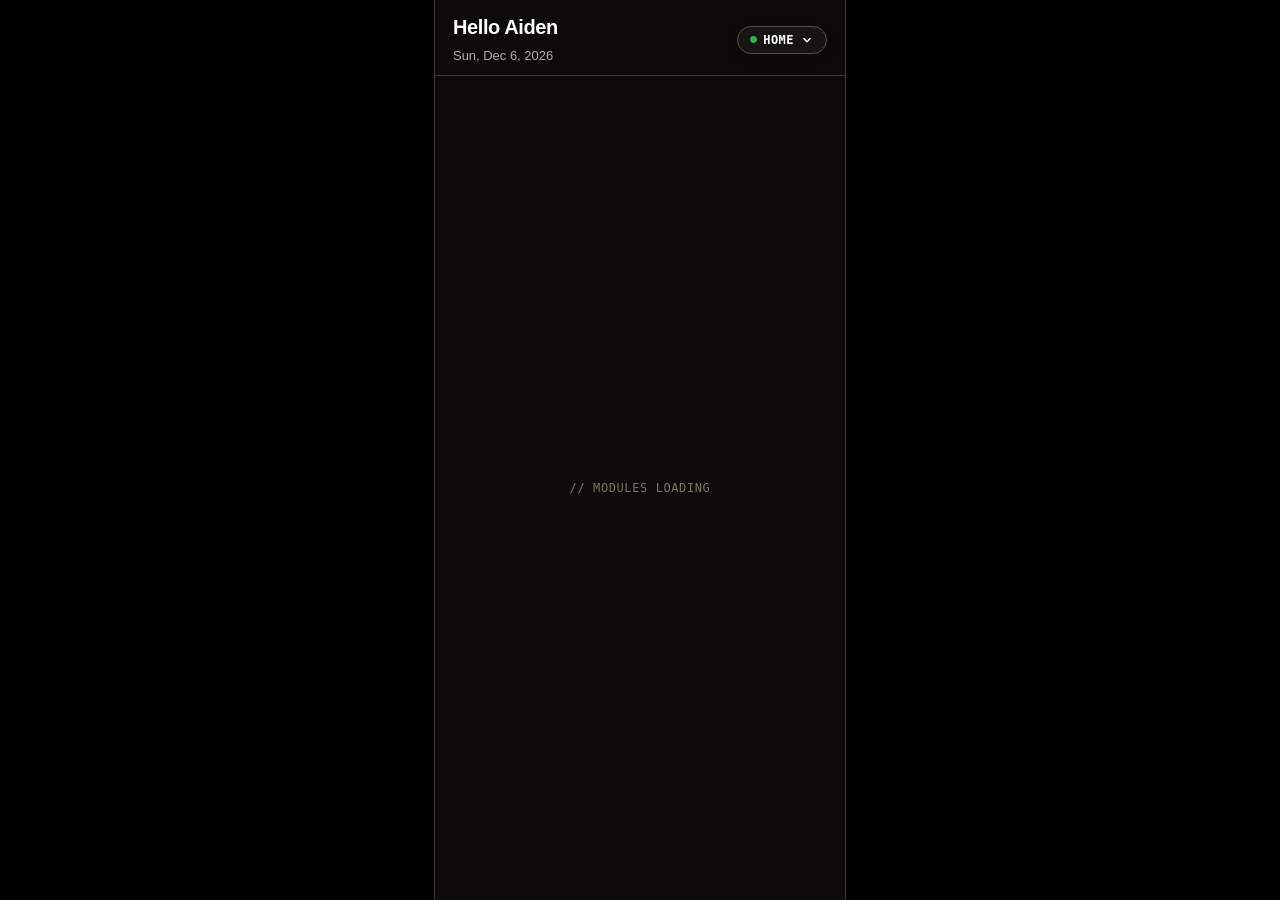
==== index.html @ 8a0c08f8 "Name, Date, and the Navbar. Exams ended today so i aint doing more" ====
/* Just to bypass the root problem cus now i can live test by hitting Go Live instead of opening each folder */

<!DOCTYPE html>
<html lang="en">
<head>
  <meta charset="UTF-8" />
  <meta http-equiv="refresh" content="0; url=pages/home/home.html" />
  <title>Redirecting</title>
</head>
<body>
</body>
</html>
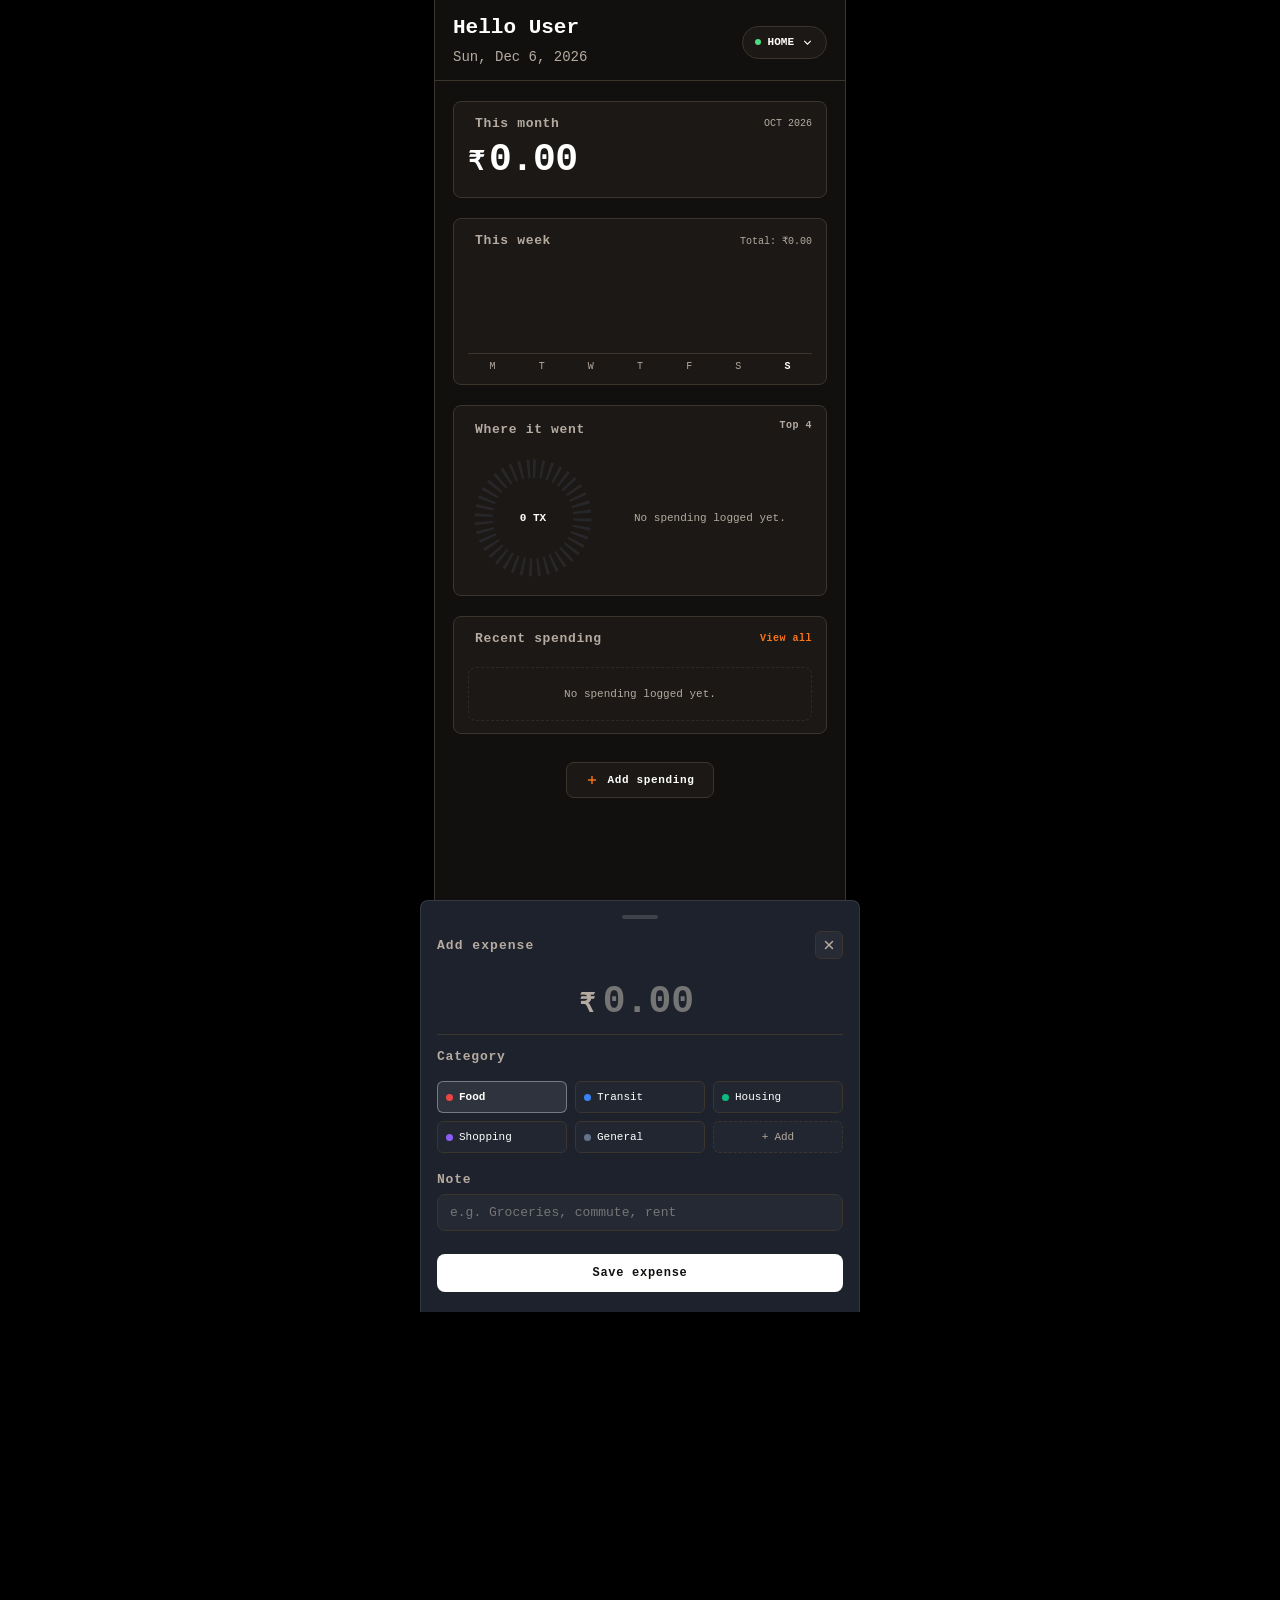
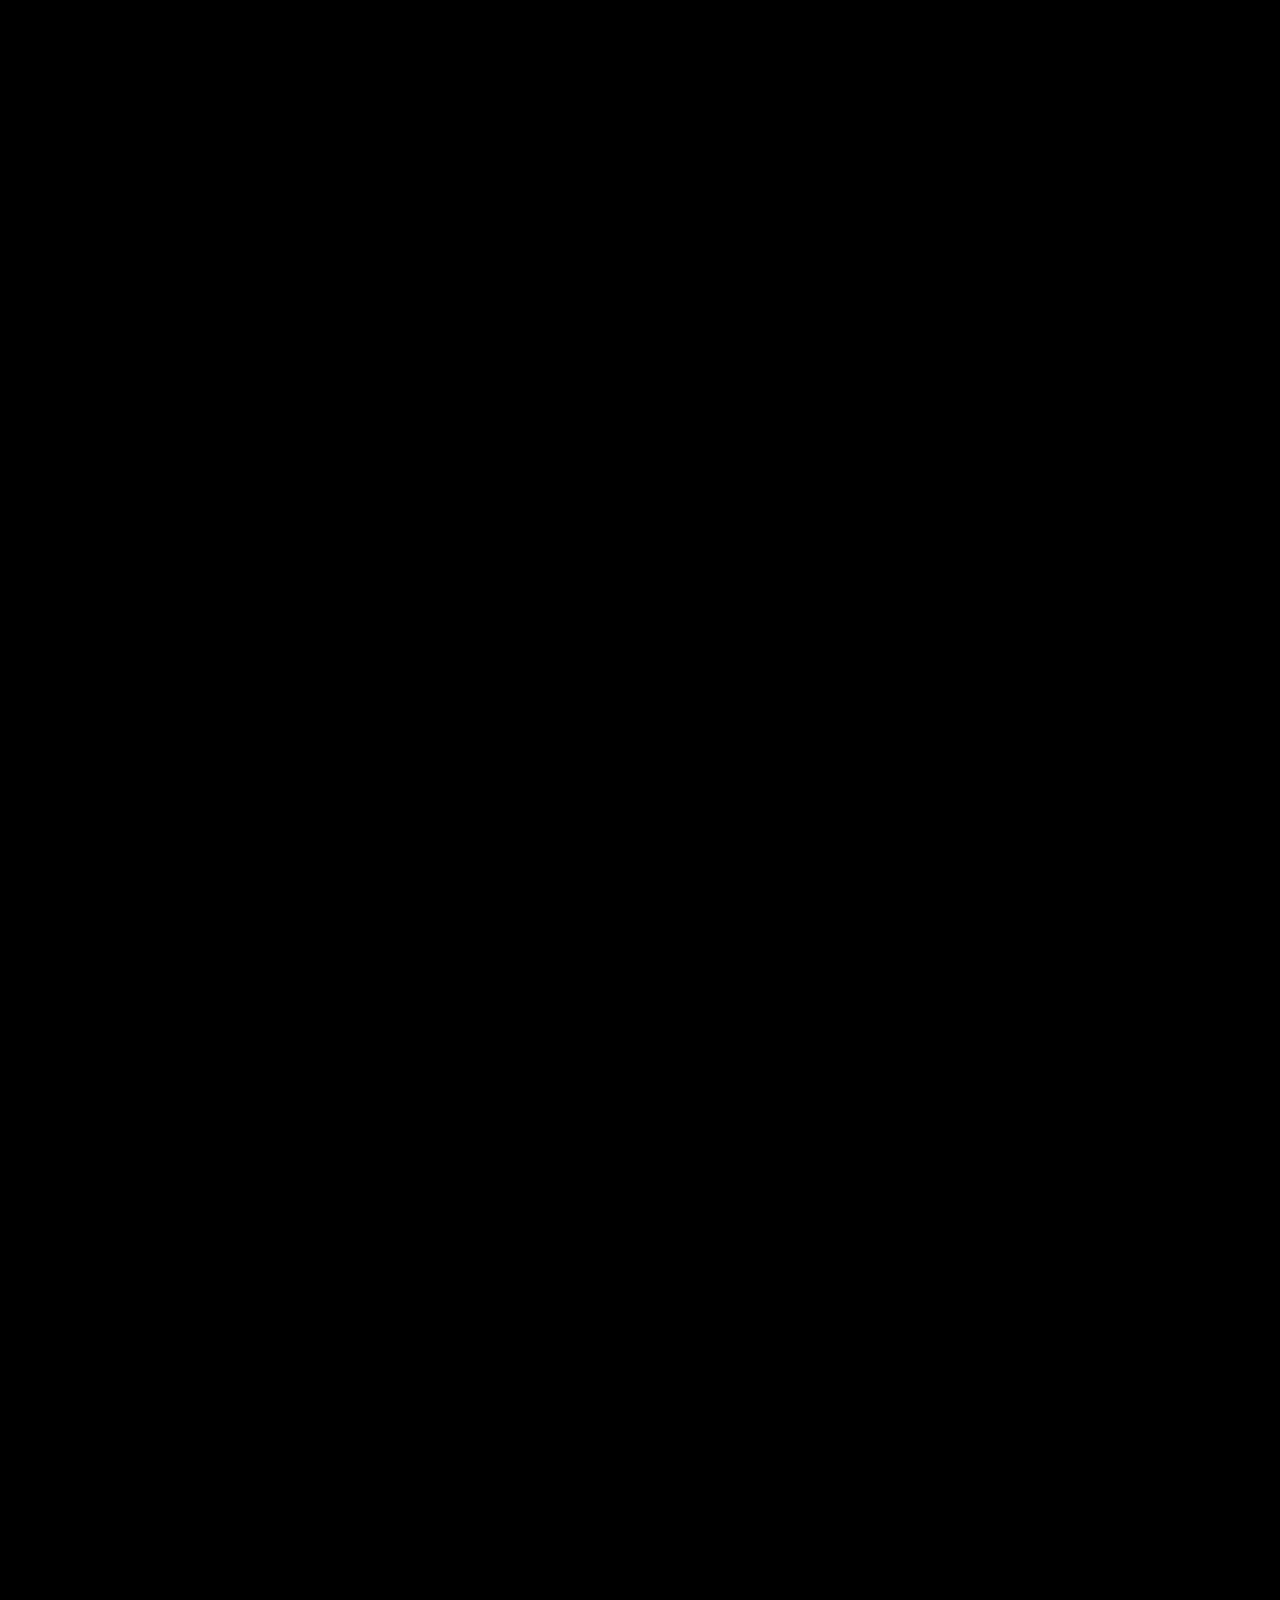
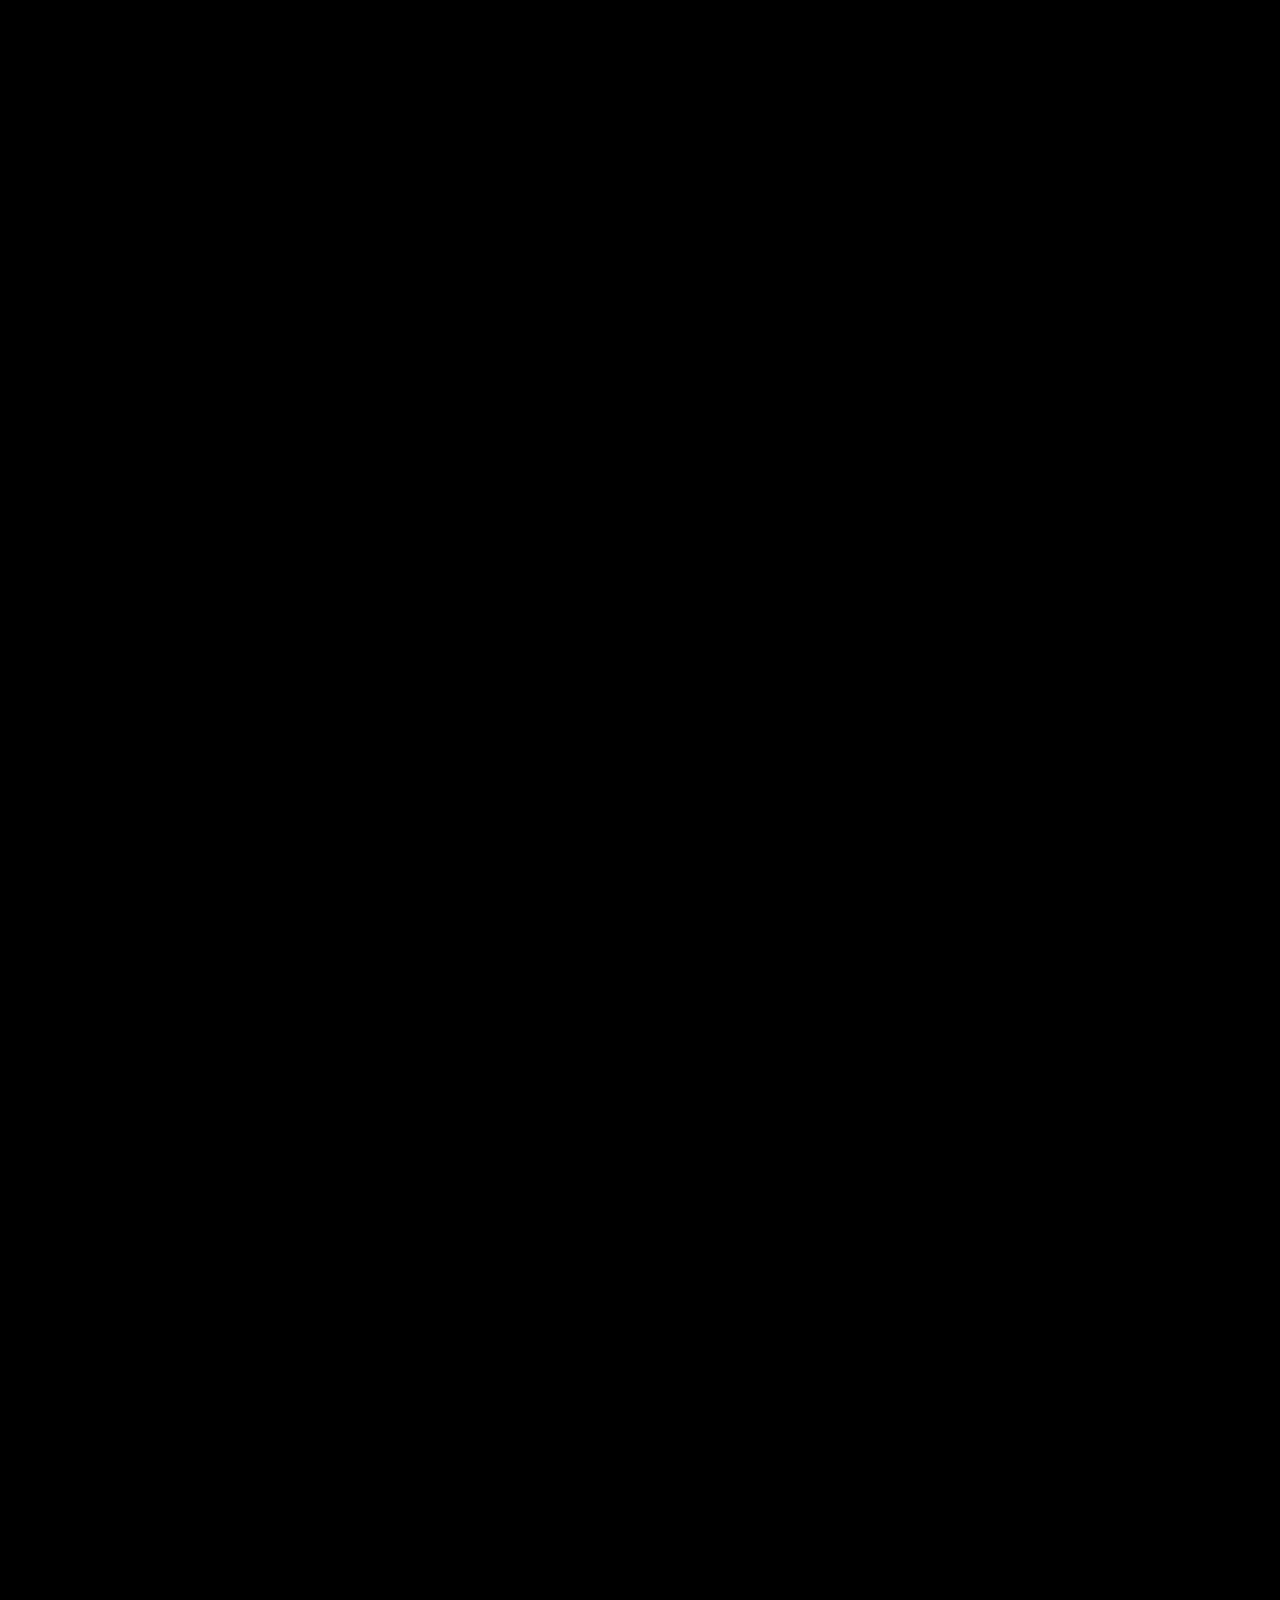
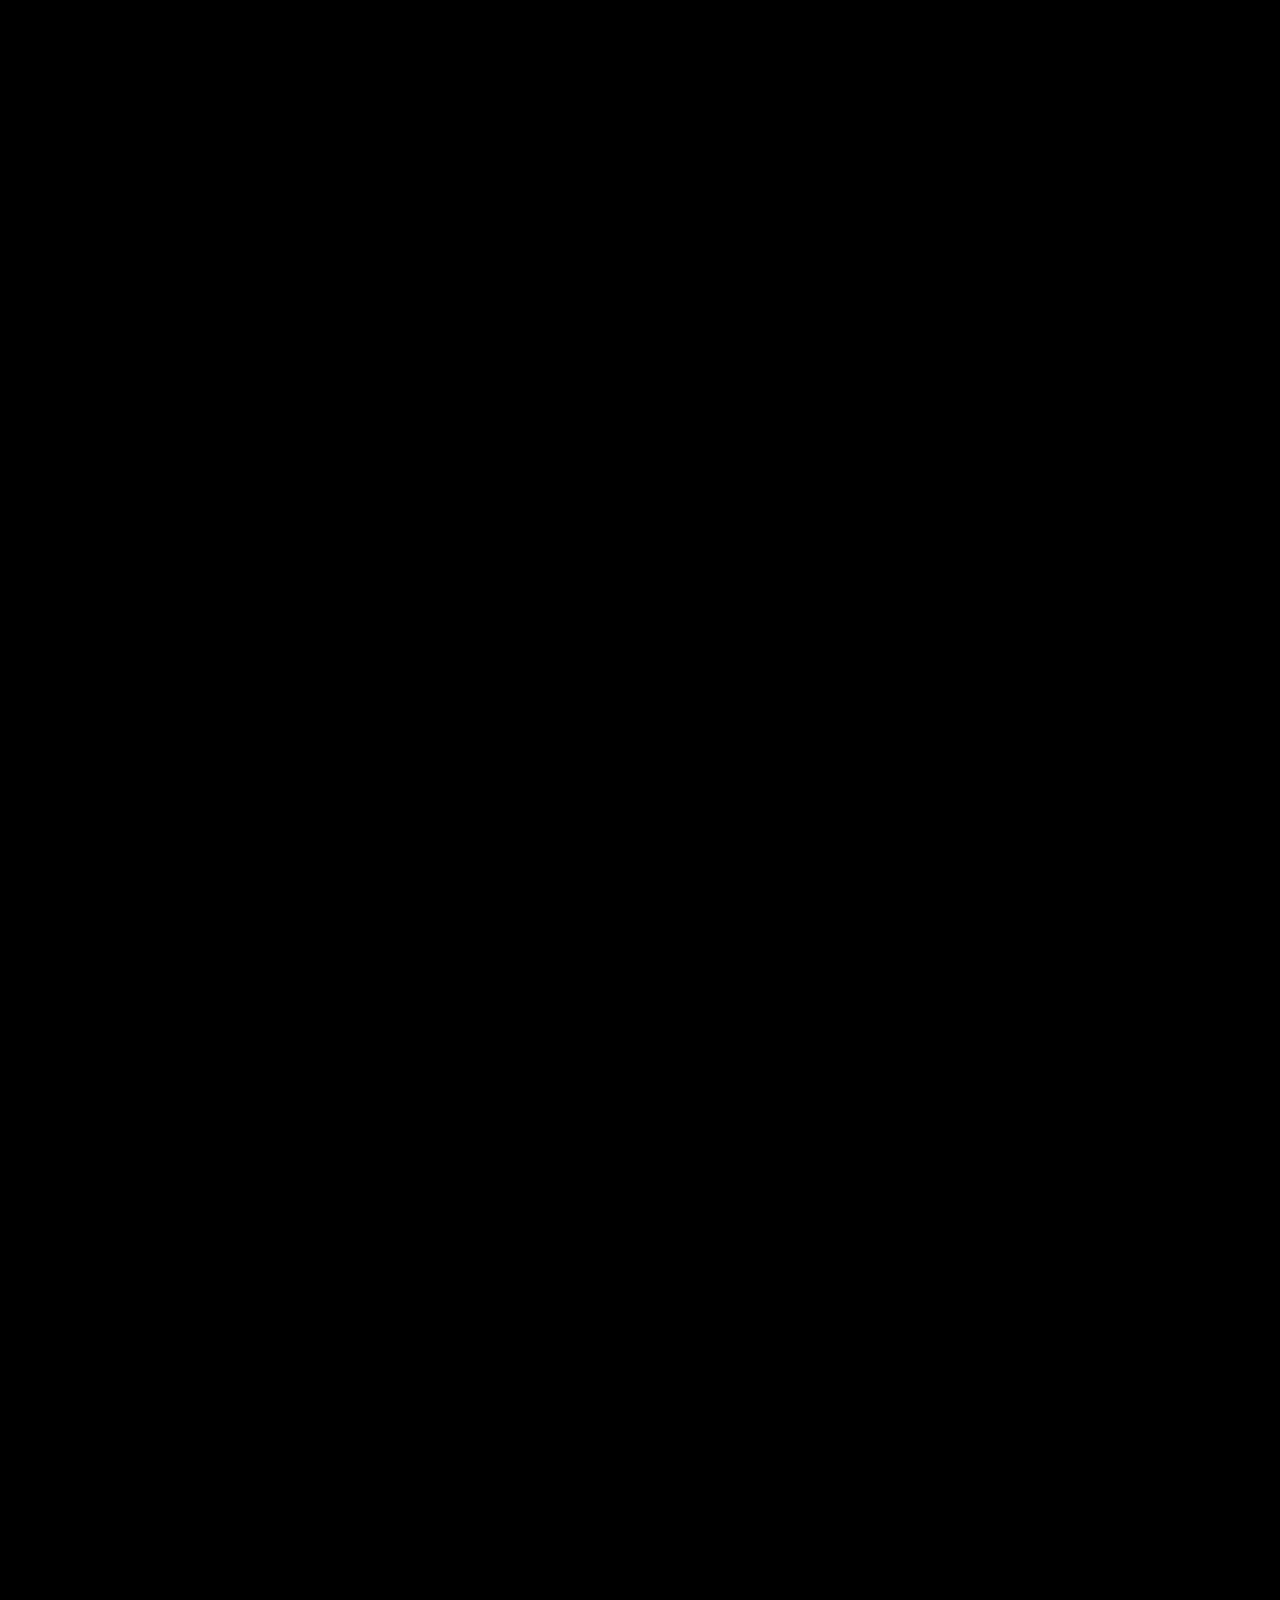
==== commit abc1849f: "Added the PWA working, W gemini" ====
--- a/index.html
+++ b/index.html
@@ -7,6 +7,14 @@
   <meta charset="UTF-8" />
   <meta http-equiv="refresh" content="0; url=pages/home/home.html" />
   <title>Redirecting</title>
+  <link rel="icon" type="image/x-icon" href="./favicon.ico">
+  <link rel="icon" type="image/png" sizes="32x32" href="./icons/favicon-32x32.png">
+  <link rel="icon" type="image/png" sizes="16x16" href="./icons/favicon-16x16.png">
+  <link rel="apple-touch-icon" href="./icons/apple-touch-icon.png">
+  <link rel="manifest" href="./manifest.webmanifest">
+  <meta name="theme-color" content="#0b0c10">
+  <meta name="apple-mobile-web-app-capable" content="yes">
+  <meta name="apple-mobile-web-app-status-bar-style" content="black-translucent">
 </head>
 <body>
 </body>
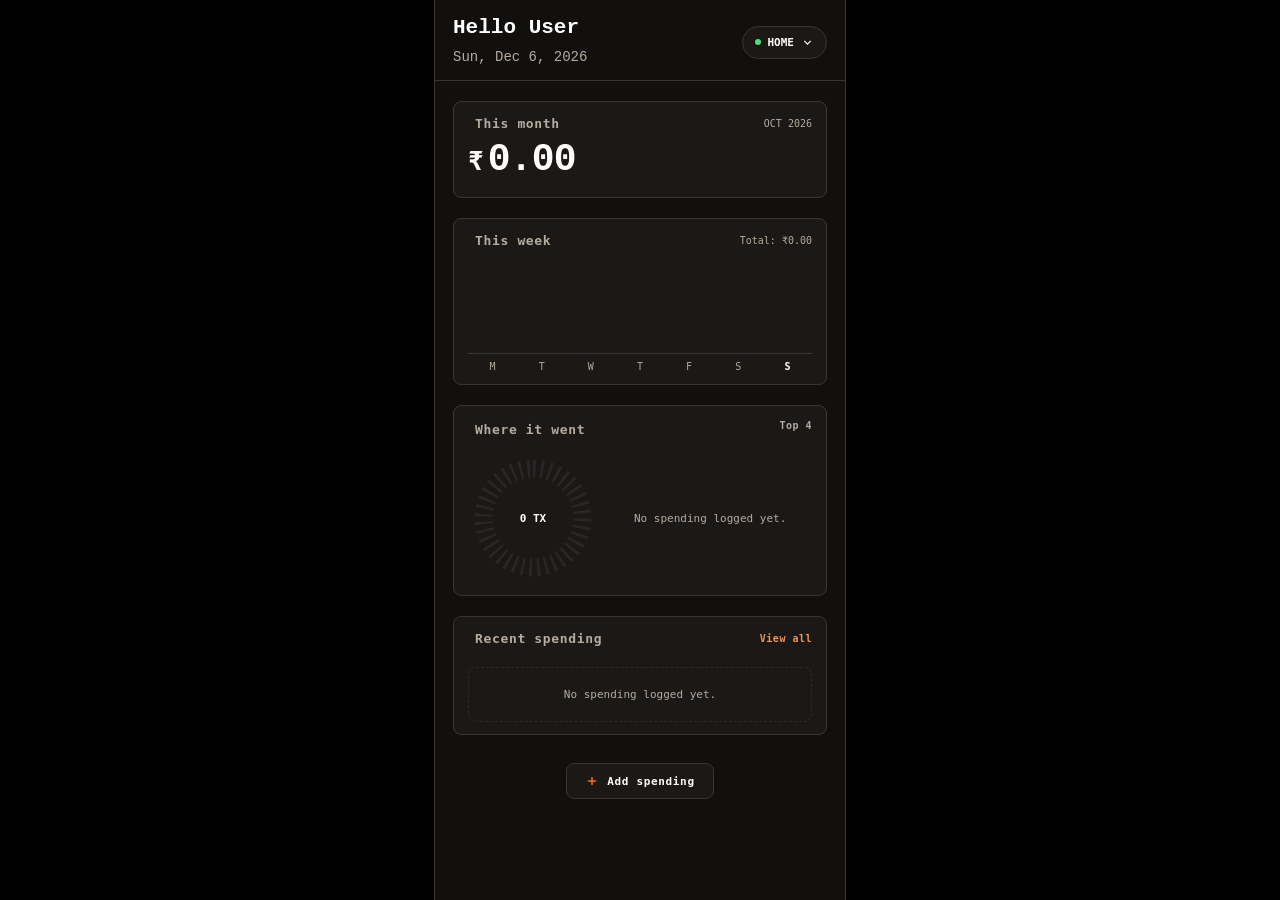
==== commit e54c7383: "fix: resolve pwa assets and service worker paths" ====
--- a/index.html
+++ b/index.html
@@ -13,7 +13,7 @@
   <link rel="apple-touch-icon" href="./icons/apple-touch-icon.png">
   <link rel="manifest" href="./manifest.webmanifest">
   <meta name="theme-color" content="#0b0c10">
-  <meta name="apple-mobile-web-app-capable" content="yes">
+  <meta name="mobile-web-app-capable" content="yes">
   <meta name="apple-mobile-web-app-status-bar-style" content="black-translucent">
 </head>
 <body>
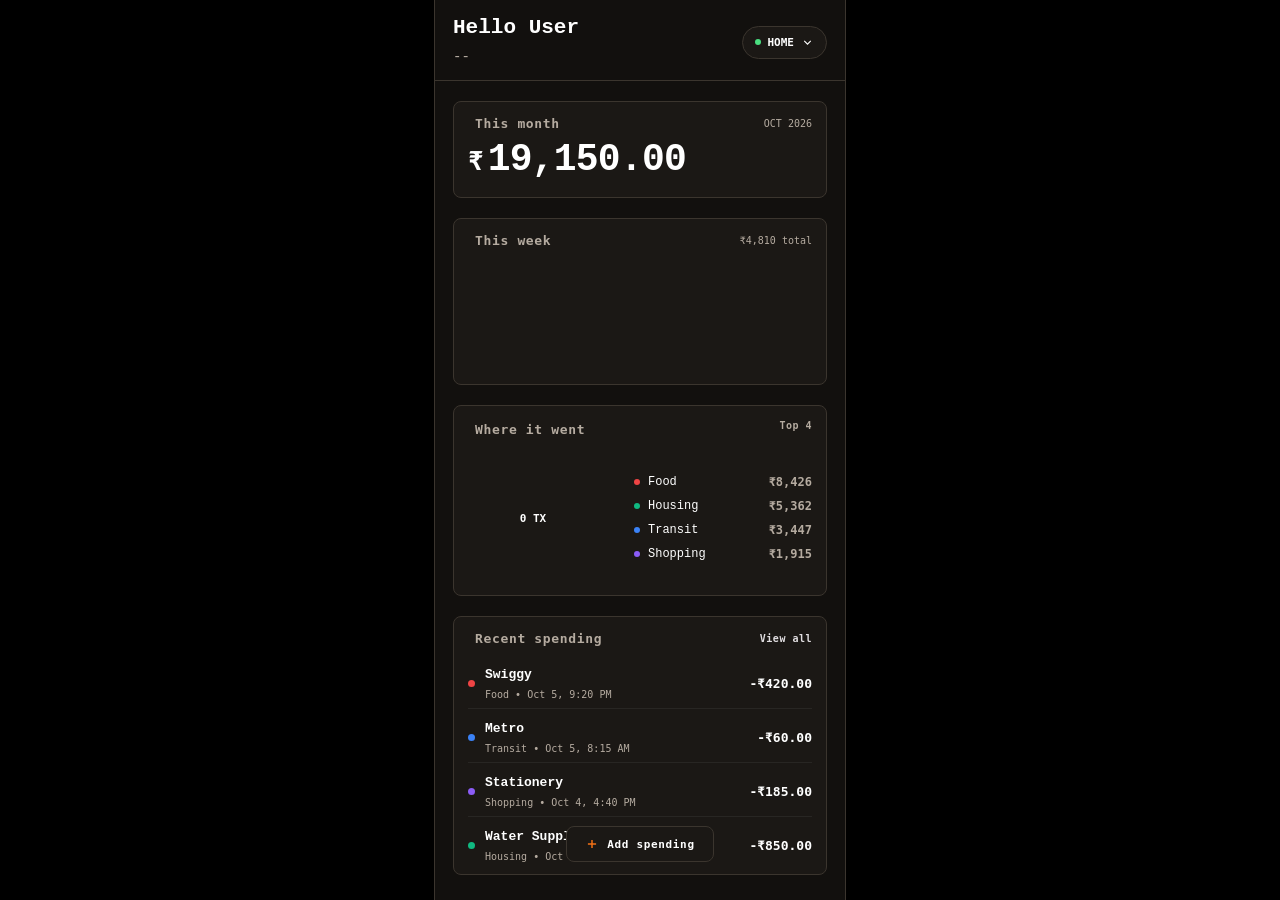
==== commit f224e524: "Fix PWA installation flow for non-tech users" ====
--- a/index.html
+++ b/index.html
@@ -1,19 +1,19 @@
-
-/* Just to bypass the root problem cus now i can live test by hitting Go Live instead of opening each folder */
-
 <!DOCTYPE html>
+<!-- Just to bypass the root problem cus now i can live test by hitting Go Live instead of opening each folder -->
 <html lang="en">
 <head>
   <meta charset="UTF-8" />
   <meta http-equiv="refresh" content="0; url=pages/home/home.html" />
   <title>Redirecting</title>
-  <link rel="icon" type="image/x-icon" href="./favicon.ico">
+  <link rel="icon" type="image/x-icon" href="./icons/favicon.ico">
   <link rel="icon" type="image/png" sizes="32x32" href="./icons/favicon-32x32.png">
   <link rel="icon" type="image/png" sizes="16x16" href="./icons/favicon-16x16.png">
   <link rel="apple-touch-icon" href="./icons/apple-touch-icon.png">
   <link rel="manifest" href="./manifest.webmanifest">
   <meta name="theme-color" content="#0b0c10">
   <meta name="mobile-web-app-capable" content="yes">
+  <meta name="apple-mobile-web-app-capable" content="yes">
+  <meta name="apple-mobile-web-app-title" content="PET">
   <meta name="apple-mobile-web-app-status-bar-style" content="black-translucent">
 </head>
 <body>
